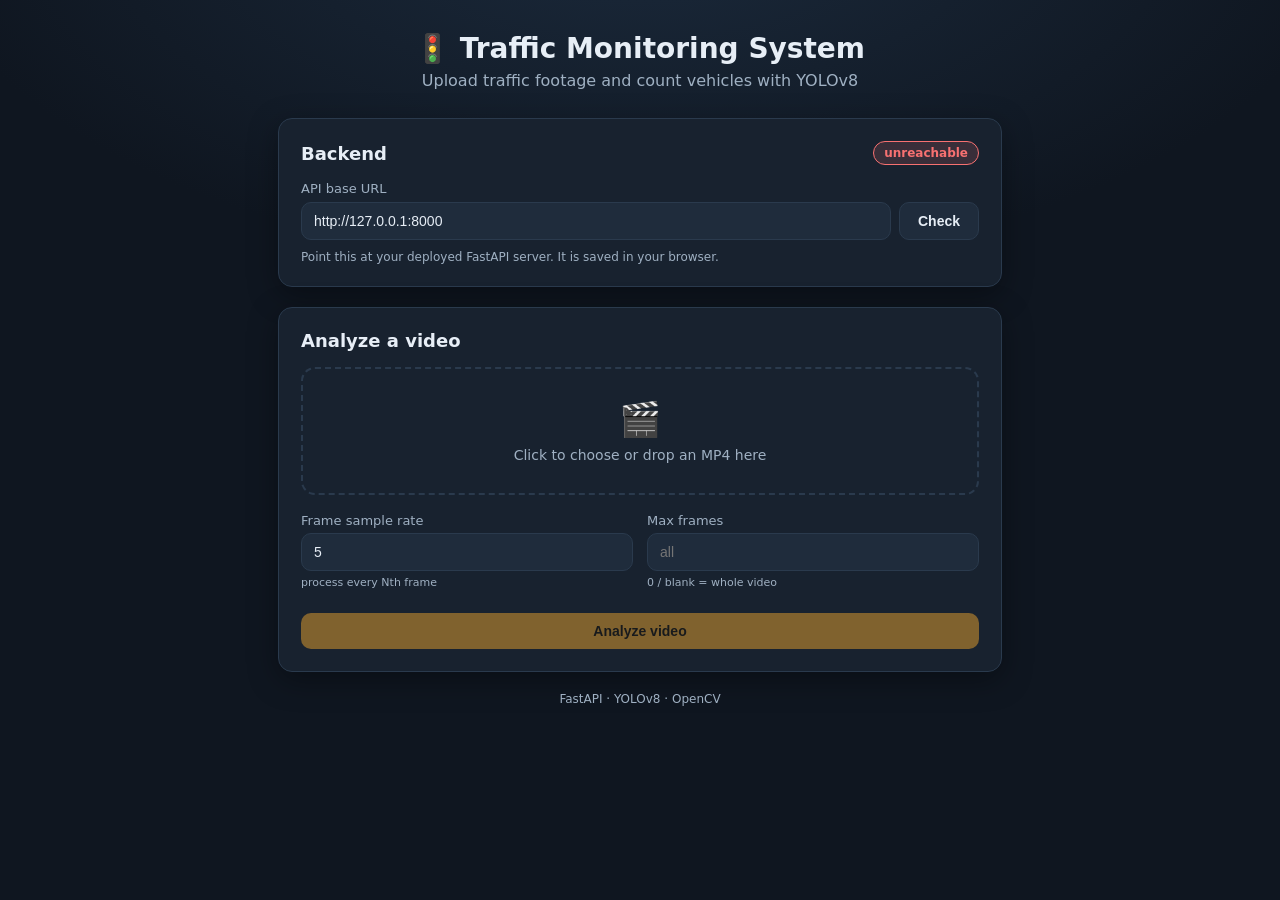
==== frontend/index.html @ ecbf7111 "Fix counting/CORS bugs, clean repo, add deployable frontend Backend fixes: - Fix grossly inflated ve" ====
<!DOCTYPE html>
<html lang="en">
<head>
  <meta charset="UTF-8" />
  <meta name="viewport" content="width=device-width, initial-scale=1.0" />
  <title>🚦 Traffic Monitoring System</title>
  <link rel="stylesheet" href="style.css" />
</head>
<body>
  <div class="app">
    <header class="header">
      <h1>🚦 Traffic Monitoring System</h1>
      <p class="subtitle">Upload traffic footage and count vehicles with YOLOv8</p>
    </header>

    <!-- API connection -->
    <section class="card">
      <div class="card-head">
        <h2>Backend</h2>
        <span id="status-badge" class="badge badge-unknown">checking…</span>
      </div>
      <div class="row">
        <label for="api-url">API base URL</label>
        <div class="api-input">
          <input id="api-url" type="text" placeholder="http://127.0.0.1:8000" />
          <button id="check-btn" class="btn btn-secondary">Check</button>
        </div>
      </div>
      <p class="hint">Point this at your deployed FastAPI server. It is saved in your browser.</p>
    </section>

    <!-- Upload -->
    <section class="card">
      <div class="card-head"><h2>Analyze a video</h2></div>

      <label id="drop-zone" class="drop-zone" for="file-input">
        <input id="file-input" type="file" accept="video/mp4,video/x-msvideo,video/quicktime,.mp4,.avi,.mov,.mkv" hidden />
        <div class="drop-inner">
          <span class="drop-icon">🎬</span>
          <span id="drop-text">Click to choose or drop an MP4 here</span>
        </div>
      </label>

      <div class="options">
        <div class="opt">
          <label for="sample-rate">Frame sample rate</label>
          <input id="sample-rate" type="number" min="1" max="60" value="5" />
          <span class="opt-hint">process every Nth frame</span>
        </div>
        <div class="opt">
          <label for="max-frames">Max frames</label>
          <input id="max-frames" type="number" min="0" placeholder="all" />
          <span class="opt-hint">0 / blank = whole video</span>
        </div>
      </div>

      <button id="analyze-btn" class="btn btn-primary" disabled>Analyze video</button>

      <div id="progress" class="progress hidden">
        <div class="spinner"></div>
        <span>Processing… large videos can take a while.</span>
      </div>
      <div id="error" class="error hidden"></div>
    </section>

    <!-- Results -->
    <section id="results" class="card hidden">
      <div class="card-head"><h2>Results</h2></div>

      <div class="result-meta" id="result-meta"></div>

      <h3 class="result-h3">Unique vehicles <small>(estimated distinct vehicles in clip)</small></h3>
      <div class="stat-grid" id="unique-grid"></div>

      <h3 class="result-h3">Peak simultaneous <small>(most seen at once in a single frame)</small></h3>
      <div class="stat-grid" id="peak-grid"></div>
    </section>

    <footer class="footer">
      <span>FastAPI · YOLOv8 · OpenCV</span>
    </footer>
  </div>

  <script src="app.js"></script>
</body>
</html>
---- frontend/style.css ----
:root {
  --bg: #0f1620;
  --bg-card: #18222f;
  --bg-elev: #1f2c3c;
  --border: #2a3a4d;
  --text: #e7eef6;
  --text-dim: #9fb0c2;
  --accent: #ffb02e;
  --accent-2: #4cc2ff;
  --green: #34d399;
  --red: #f87171;
  --radius: 14px;
  --shadow: 0 8px 30px rgba(0, 0, 0, 0.35);
}

* { box-sizing: border-box; }

body {
  margin: 0;
  font-family: system-ui, -apple-system, "Segoe UI", Roboto, sans-serif;
  background: radial-gradient(1200px 600px at 50% -10%, #1b2a3c 0%, var(--bg) 60%);
  color: var(--text);
  min-height: 100vh;
}

.app {
  max-width: 760px;
  margin: 0 auto;
  padding: 32px 18px 64px;
}

.header { text-align: center; margin-bottom: 28px; }
.header h1 { margin: 0; font-size: 28px; }
.subtitle { color: var(--text-dim); margin: 6px 0 0; }

.card {
  background: var(--bg-card);
  border: 1px solid var(--border);
  border-radius: var(--radius);
  box-shadow: var(--shadow);
  padding: 22px;
  margin-bottom: 20px;
}

.card-head {
  display: flex;
  align-items: center;
  justify-content: space-between;
  margin-bottom: 16px;
}
.card-head h2 { font-size: 18px; margin: 0; }

.badge {
  font-size: 12px;
  font-weight: 600;
  padding: 4px 10px;
  border-radius: 999px;
  border: 1px solid transparent;
}
.badge-unknown { background: #33404f; color: var(--text-dim); }
.badge-ok { background: rgba(52, 211, 153, 0.15); color: var(--green); border-color: var(--green); }
.badge-bad { background: rgba(248, 113, 113, 0.15); color: var(--red); border-color: var(--red); }

.row { display: flex; flex-direction: column; gap: 6px; }
.row label { font-size: 13px; color: var(--text-dim); }

.api-input { display: flex; gap: 8px; }
.api-input input { flex: 1; }

input[type="text"], input[type="number"] {
  background: var(--bg-elev);
  border: 1px solid var(--border);
  color: var(--text);
  border-radius: 10px;
  padding: 10px 12px;
  font-size: 14px;
  outline: none;
}
input:focus { border-color: var(--accent-2); }

.hint { color: var(--text-dim); font-size: 12px; margin: 10px 0 0; }

.btn {
  border: none;
  border-radius: 10px;
  padding: 10px 18px;
  font-size: 14px;
  font-weight: 600;
  cursor: pointer;
  transition: transform 0.05s ease, opacity 0.15s ease;
}
.btn:active { transform: translateY(1px); }
.btn:disabled { opacity: 0.45; cursor: not-allowed; }
.btn-primary { background: var(--accent); color: #1a1206; width: 100%; margin-top: 6px; }
.btn-secondary { background: var(--bg-elev); color: var(--text); border: 1px solid var(--border); }

.drop-zone {
  display: block;
  border: 2px dashed var(--border);
  border-radius: var(--radius);
  padding: 30px;
  text-align: center;
  cursor: pointer;
  transition: border-color 0.15s ease, background 0.15s ease;
}
.drop-zone:hover, .drop-zone.dragover {
  border-color: var(--accent-2);
  background: rgba(76, 194, 255, 0.06);
}
.drop-inner { display: flex; flex-direction: column; gap: 8px; align-items: center; }
.drop-icon { font-size: 34px; }
#drop-text { color: var(--text-dim); font-size: 14px; }

.options {
  display: grid;
  grid-template-columns: 1fr 1fr;
  gap: 14px;
  margin: 18px 0;
}
.opt { display: flex; flex-direction: column; gap: 5px; }
.opt label { font-size: 13px; color: var(--text-dim); }
.opt-hint { font-size: 11px; color: var(--text-dim); }

.progress {
  display: flex;
  align-items: center;
  gap: 12px;
  margin-top: 16px;
  color: var(--text-dim);
  font-size: 14px;
}
.spinner {
  width: 20px; height: 20px;
  border: 3px solid var(--border);
  border-top-color: var(--accent);
  border-radius: 50%;
  animation: spin 0.8s linear infinite;
}
@keyframes spin { to { transform: rotate(360deg); } }

.error {
  margin-top: 16px;
  background: rgba(248, 113, 113, 0.12);
  border: 1px solid var(--red);
  color: #fecaca;
  border-radius: 10px;
  padding: 12px 14px;
  font-size: 14px;
}

.result-meta {
  display: flex;
  flex-wrap: wrap;
  gap: 10px 22px;
  color: var(--text-dim);
  font-size: 13px;
  margin-bottom: 18px;
}
.result-meta b { color: var(--text); }

.result-h3 { font-size: 14px; margin: 18px 0 10px; font-weight: 600; }
.result-h3 small { color: var(--text-dim); font-weight: 400; }

.stat-grid {
  display: grid;
  grid-template-columns: repeat(auto-fit, minmax(96px, 1fr));
  gap: 12px;
}
.stat {
  background: var(--bg-elev);
  border: 1px solid var(--border);
  border-radius: 12px;
  padding: 14px 10px;
  text-align: center;
}
.stat .num { font-size: 24px; font-weight: 700; }
.stat .lbl { font-size: 12px; color: var(--text-dim); margin-top: 4px; text-transform: capitalize; }
.stat.total { border-color: var(--accent); }
.stat.total .num { color: var(--accent); }

.footer { text-align: center; color: var(--text-dim); font-size: 12px; margin-top: 8px; }

.hidden { display: none !important; }

@media (max-width: 480px) {
  .options { grid-template-columns: 1fr; }
}
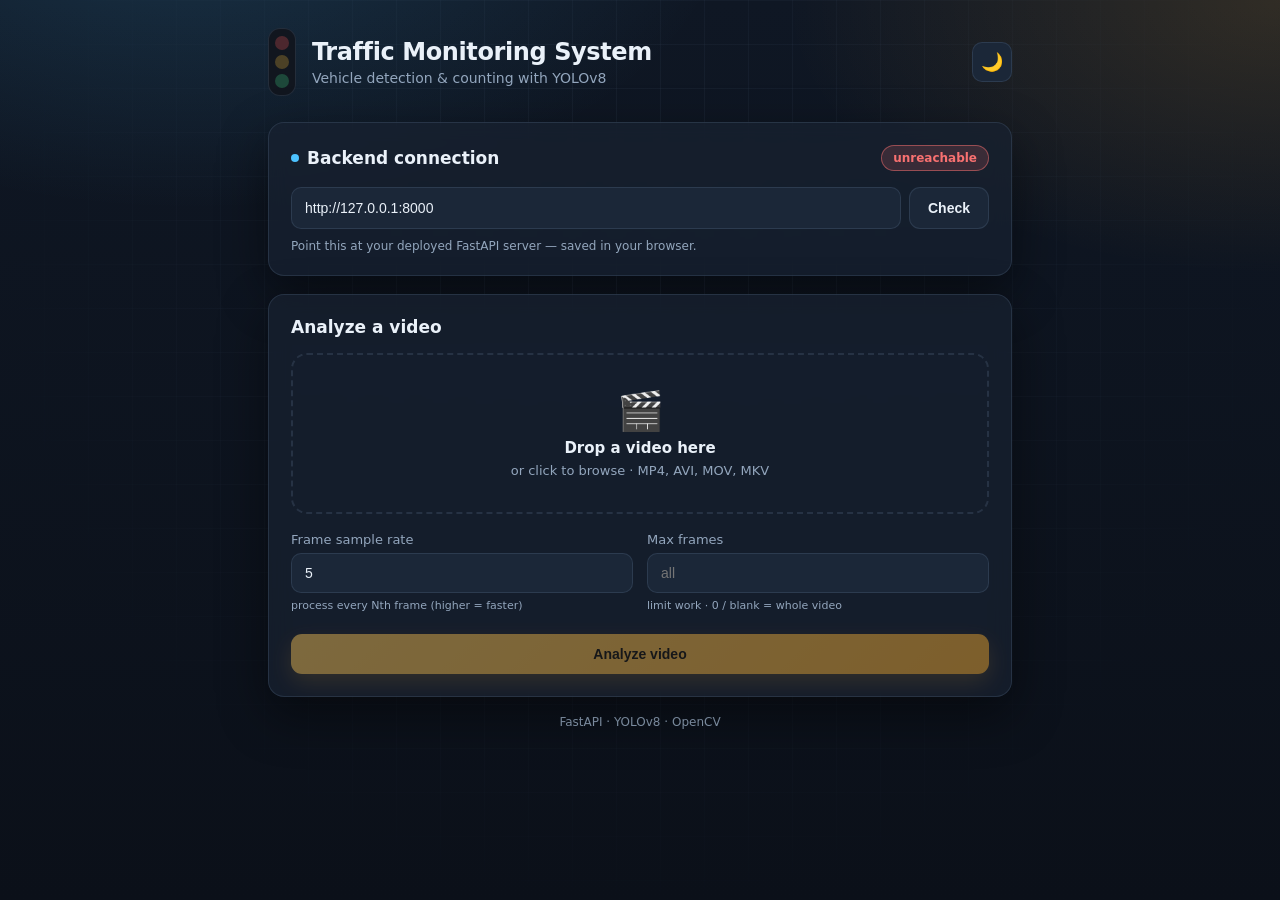
==== commit 009389fc: "Add async background processing and revamp frontend UI Backend: - Add in-memory job store (Backend/j" ====
--- a/frontend/index.html
+++ b/frontend/index.html
@@ -3,30 +3,39 @@
 <head>
   <meta charset="UTF-8" />
   <meta name="viewport" content="width=device-width, initial-scale=1.0" />
-  <title>🚦 Traffic Monitoring System</title>
+  <title>Traffic Monitoring System</title>
   <link rel="stylesheet" href="style.css" />
 </head>
 <body>
+  <div class="bg-grid" aria-hidden="true"></div>
+
   <div class="app">
     <header class="header">
-      <h1>🚦 Traffic Monitoring System</h1>
-      <p class="subtitle">Upload traffic footage and count vehicles with YOLOv8</p>
+      <div class="logo">
+        <div class="traffic-light" aria-hidden="true">
+          <span class="lamp red"></span>
+          <span class="lamp amber"></span>
+          <span class="lamp green"></span>
+        </div>
+        <div class="logo-text">
+          <h1>Traffic Monitoring System</h1>
+          <p class="subtitle">Vehicle detection &amp; counting with YOLOv8</p>
+        </div>
+      </div>
+      <button id="theme-btn" class="theme-btn" title="Toggle theme">🌙</button>
     </header>
 
     <!-- API connection -->
     <section class="card">
       <div class="card-head">
-        <h2>Backend</h2>
+        <h2><span class="dot"></span> Backend connection</h2>
         <span id="status-badge" class="badge badge-unknown">checking…</span>
       </div>
-      <div class="row">
-        <label for="api-url">API base URL</label>
-        <div class="api-input">
-          <input id="api-url" type="text" placeholder="http://127.0.0.1:8000" />
-          <button id="check-btn" class="btn btn-secondary">Check</button>
-        </div>
+      <div class="api-input">
+        <input id="api-url" type="text" placeholder="http://127.0.0.1:8000" spellcheck="false" />
+        <button id="check-btn" class="btn btn-secondary">Check</button>
       </div>
-      <p class="hint">Point this at your deployed FastAPI server. It is saved in your browser.</p>
+      <p class="hint">Point this at your deployed FastAPI server — saved in your browser.</p>
     </section>
 
     <!-- Upload -->
@@ -34,10 +43,12 @@
       <div class="card-head"><h2>Analyze a video</h2></div>
 
       <label id="drop-zone" class="drop-zone" for="file-input">
-        <input id="file-input" type="file" accept="video/mp4,video/x-msvideo,video/quicktime,.mp4,.avi,.mov,.mkv" hidden />
+        <input id="file-input" type="file"
+               accept="video/mp4,video/x-msvideo,video/quicktime,.mp4,.avi,.mov,.mkv" hidden />
         <div class="drop-inner">
           <span class="drop-icon">🎬</span>
-          <span id="drop-text">Click to choose or drop an MP4 here</span>
+          <span id="drop-title">Drop a video here</span>
+          <span id="drop-sub">or click to browse · MP4, AVI, MOV, MKV</span>
         </div>
       </label>
 
@@ -45,35 +56,51 @@
         <div class="opt">
           <label for="sample-rate">Frame sample rate</label>
           <input id="sample-rate" type="number" min="1" max="60" value="5" />
-          <span class="opt-hint">process every Nth frame</span>
+          <span class="opt-hint">process every Nth frame (higher = faster)</span>
         </div>
         <div class="opt">
           <label for="max-frames">Max frames</label>
           <input id="max-frames" type="number" min="0" placeholder="all" />
-          <span class="opt-hint">0 / blank = whole video</span>
+          <span class="opt-hint">limit work · 0 / blank = whole video</span>
         </div>
       </div>
 
-      <button id="analyze-btn" class="btn btn-primary" disabled>Analyze video</button>
+      <button id="analyze-btn" class="btn btn-primary" disabled>
+        <span class="btn-label">Analyze video</span>
+      </button>
 
       <div id="progress" class="progress hidden">
-        <div class="spinner"></div>
-        <span>Processing… large videos can take a while.</span>
+        <div class="progress-bar"><div id="progress-fill" class="progress-fill"></div></div>
+        <div class="progress-meta">
+          <span id="progress-stage">Uploading…</span>
+          <span id="progress-pct">0%</span>
+        </div>
       </div>
+
       <div id="error" class="error hidden"></div>
     </section>
 
     <!-- Results -->
-    <section id="results" class="card hidden">
-      <div class="card-head"><h2>Results</h2></div>
+    <section id="results" class="card results hidden">
+      <div class="card-head">
+        <h2>Results</h2>
+        <span id="result-file" class="badge badge-file"></span>
+      </div>
+
+      <div class="hero-stat">
+        <div class="hero-number" id="hero-total">0</div>
+        <div class="hero-label" id="hero-label">estimated unique vehicles</div>
+      </div>
 
       <div class="result-meta" id="result-meta"></div>
 
-      <h3 class="result-h3">Unique vehicles <small>(estimated distinct vehicles in clip)</small></h3>
-      <div class="stat-grid" id="unique-grid"></div>
+      <div class="tabs">
+        <button class="tab active" data-tab="unique">Unique estimate</button>
+        <button class="tab" data-tab="peak">Peak simultaneous</button>
+      </div>
+      <p class="tab-hint" id="tab-hint">Distinct vehicles tracked across the whole clip.</p>
 
-      <h3 class="result-h3">Peak simultaneous <small>(most seen at once in a single frame)</small></h3>
-      <div class="stat-grid" id="peak-grid"></div>
+      <div class="chart" id="chart"></div>
     </section>
 
     <footer class="footer">
--- a/frontend/style.css
+++ b/frontend/style.css
@@ -1,68 +1,138 @@
 :root {
-  --bg: #0f1620;
-  --bg-card: #18222f;
-  --bg-elev: #1f2c3c;
-  --border: #2a3a4d;
-  --text: #e7eef6;
-  --text-dim: #9fb0c2;
+  --bg: #0b1019;
+  --bg-2: #0f1724;
+  --bg-card: rgba(24, 34, 49, 0.72);
+  --bg-elev: #1b2738;
+  --border: rgba(122, 150, 184, 0.18);
+  --text: #eaf1f9;
+  --text-dim: #93a6bd;
   --accent: #ffb02e;
   --accent-2: #4cc2ff;
   --green: #34d399;
   --red: #f87171;
-  --radius: 14px;
-  --shadow: 0 8px 30px rgba(0, 0, 0, 0.35);
+  --radius: 16px;
+  --shadow: 0 18px 50px rgba(0, 0, 0, 0.45);
+}
+
+[data-theme="light"] {
+  --bg: #eef3f9;
+  --bg-2: #e3ebf4;
+  --bg-card: rgba(255, 255, 255, 0.85);
+  --bg-elev: #f1f5fa;
+  --border: rgba(40, 70, 110, 0.14);
+  --text: #15202e;
+  --text-dim: #5a6b80;
+  --shadow: 0 18px 50px rgba(40, 70, 110, 0.18);
 }
 
 * { box-sizing: border-box; }
+
+html { scroll-behavior: smooth; }
 
 body {
   margin: 0;
   font-family: system-ui, -apple-system, "Segoe UI", Roboto, sans-serif;
-  background: radial-gradient(1200px 600px at 50% -10%, #1b2a3c 0%, var(--bg) 60%);
+  background: var(--bg);
   color: var(--text);
   min-height: 100vh;
-}
-
-.app {
-  max-width: 760px;
-  margin: 0 auto;
-  padding: 32px 18px 64px;
-}
-
-.header { text-align: center; margin-bottom: 28px; }
-.header h1 { margin: 0; font-size: 28px; }
-.subtitle { color: var(--text-dim); margin: 6px 0 0; }
-
+  overflow-x: hidden;
+}
+
+/* Animated background */
+.bg-grid {
+  position: fixed;
+  inset: 0;
+  z-index: -2;
+  background:
+    radial-gradient(900px 500px at 15% -10%, rgba(76, 194, 255, 0.16), transparent 60%),
+    radial-gradient(900px 500px at 100% 0%, rgba(255, 176, 46, 0.14), transparent 55%),
+    linear-gradient(180deg, var(--bg-2), var(--bg));
+}
+.bg-grid::after {
+  content: "";
+  position: absolute;
+  inset: 0;
+  background-image:
+    linear-gradient(var(--border) 1px, transparent 1px),
+    linear-gradient(90deg, var(--border) 1px, transparent 1px);
+  background-size: 44px 44px;
+  mask-image: radial-gradient(circle at 50% 30%, #000 0%, transparent 75%);
+  opacity: 0.5;
+}
+
+.app { max-width: 780px; margin: 0 auto; padding: 28px 18px 64px; }
+
+/* Header */
+.header {
+  display: flex;
+  align-items: center;
+  justify-content: space-between;
+  margin-bottom: 26px;
+}
+.logo { display: flex; align-items: center; gap: 16px; }
+.logo-text h1 { margin: 0; font-size: 24px; letter-spacing: -0.4px; }
+.subtitle { color: var(--text-dim); margin: 4px 0 0; font-size: 14px; }
+
+.traffic-light {
+  display: flex;
+  flex-direction: column;
+  gap: 5px;
+  padding: 7px 6px;
+  background: #11161f;
+  border: 1px solid var(--border);
+  border-radius: 12px;
+}
+.lamp { width: 14px; height: 14px; border-radius: 50%; opacity: 0.25; }
+.lamp.red { background: #ff5a5a; }
+.lamp.amber { background: #ffc23d; }
+.lamp.green { background: #43e08a; }
+.lamp.red { animation: cycle 3s infinite; }
+.lamp.amber { animation: cycle 3s infinite 1s; }
+.lamp.green { animation: cycle 3s infinite 2s; }
+@keyframes cycle {
+  0%, 25% { opacity: 1; box-shadow: 0 0 12px currentColor; }
+  33%, 100% { opacity: 0.22; box-shadow: none; }
+}
+.lamp.red { color: #ff5a5a; }
+.lamp.amber { color: #ffc23d; }
+.lamp.green { color: #43e08a; }
+
+.theme-btn {
+  background: var(--bg-elev);
+  border: 1px solid var(--border);
+  color: var(--text);
+  border-radius: 10px;
+  width: 40px; height: 40px;
+  font-size: 18px;
+  cursor: pointer;
+}
+
+/* Cards */
 .card {
   background: var(--bg-card);
+  backdrop-filter: blur(10px);
   border: 1px solid var(--border);
   border-radius: var(--radius);
   box-shadow: var(--shadow);
   padding: 22px;
-  margin-bottom: 20px;
-}
-
-.card-head {
-  display: flex;
-  align-items: center;
-  justify-content: space-between;
-  margin-bottom: 16px;
-}
-.card-head h2 { font-size: 18px; margin: 0; }
+  margin-bottom: 18px;
+  animation: rise 0.5s ease both;
+}
+@keyframes rise { from { opacity: 0; transform: translateY(14px); } to { opacity: 1; transform: none; } }
+
+.card-head { display: flex; align-items: center; justify-content: space-between; margin-bottom: 16px; }
+.card-head h2 { font-size: 17px; margin: 0; display: flex; align-items: center; gap: 8px; }
+.dot { width: 8px; height: 8px; border-radius: 50%; background: var(--accent-2); }
 
 .badge {
-  font-size: 12px;
-  font-weight: 600;
-  padding: 4px 10px;
-  border-radius: 999px;
+  font-size: 12px; font-weight: 600;
+  padding: 5px 11px; border-radius: 999px;
   border: 1px solid transparent;
 }
-.badge-unknown { background: #33404f; color: var(--text-dim); }
-.badge-ok { background: rgba(52, 211, 153, 0.15); color: var(--green); border-color: var(--green); }
-.badge-bad { background: rgba(248, 113, 113, 0.15); color: var(--red); border-color: var(--red); }
-
-.row { display: flex; flex-direction: column; gap: 6px; }
-.row label { font-size: 13px; color: var(--text-dim); }
+.badge-unknown { background: rgba(147,166,189,0.14); color: var(--text-dim); }
+.badge-ok { background: rgba(52,211,153,0.16); color: var(--green); border-color: rgba(52,211,153,0.5); }
+.badge-bad { background: rgba(248,113,113,0.16); color: var(--red); border-color: rgba(248,113,113,0.5); }
+.badge-file { background: rgba(76,194,255,0.14); color: var(--accent-2); max-width: 55%; overflow: hidden; text-overflow: ellipsis; white-space: nowrap; }
 
 .api-input { display: flex; gap: 8px; }
 .api-input input { flex: 1; }
@@ -72,116 +142,136 @@
   border: 1px solid var(--border);
   color: var(--text);
   border-radius: 10px;
-  padding: 10px 12px;
+  padding: 11px 13px;
   font-size: 14px;
   outline: none;
-}
-input:focus { border-color: var(--accent-2); }
+  transition: border-color 0.15s ease, box-shadow 0.15s ease;
+  width: 100%;
+}
+input:focus { border-color: var(--accent-2); box-shadow: 0 0 0 3px rgba(76,194,255,0.16); }
 
 .hint { color: var(--text-dim); font-size: 12px; margin: 10px 0 0; }
 
+/* Buttons */
 .btn {
-  border: none;
-  border-radius: 10px;
-  padding: 10px 18px;
-  font-size: 14px;
-  font-weight: 600;
-  cursor: pointer;
-  transition: transform 0.05s ease, opacity 0.15s ease;
+  border: none; border-radius: 11px;
+  padding: 12px 18px; font-size: 14px; font-weight: 600;
+  cursor: pointer; transition: transform 0.05s ease, filter 0.15s ease, opacity 0.15s ease;
 }
 .btn:active { transform: translateY(1px); }
 .btn:disabled { opacity: 0.45; cursor: not-allowed; }
-.btn-primary { background: var(--accent); color: #1a1206; width: 100%; margin-top: 6px; }
+.btn-primary {
+  width: 100%; margin-top: 4px; color: #1a1206;
+  background: linear-gradient(135deg, #ffc857, var(--accent));
+  box-shadow: 0 8px 22px rgba(255,176,46,0.28);
+}
+.btn-primary:not(:disabled):hover { filter: brightness(1.05); }
 .btn-secondary { background: var(--bg-elev); color: var(--text); border: 1px solid var(--border); }
 
+/* Drop zone */
 .drop-zone {
   display: block;
   border: 2px dashed var(--border);
   border-radius: var(--radius);
-  padding: 30px;
+  padding: 34px;
   text-align: center;
   cursor: pointer;
-  transition: border-color 0.15s ease, background 0.15s ease;
+  transition: border-color 0.15s ease, background 0.15s ease, transform 0.15s ease;
 }
 .drop-zone:hover, .drop-zone.dragover {
   border-color: var(--accent-2);
-  background: rgba(76, 194, 255, 0.06);
-}
-.drop-inner { display: flex; flex-direction: column; gap: 8px; align-items: center; }
-.drop-icon { font-size: 34px; }
-#drop-text { color: var(--text-dim); font-size: 14px; }
-
-.options {
-  display: grid;
-  grid-template-columns: 1fr 1fr;
-  gap: 14px;
-  margin: 18px 0;
-}
-.opt { display: flex; flex-direction: column; gap: 5px; }
+  background: rgba(76,194,255,0.07);
+}
+.drop-zone.dragover { transform: scale(1.01); }
+.drop-zone.has-file { border-style: solid; border-color: var(--green); background: rgba(52,211,153,0.06); }
+.drop-inner { display: flex; flex-direction: column; gap: 6px; align-items: center; }
+.drop-icon { font-size: 38px; }
+#drop-title { font-size: 15px; font-weight: 600; }
+#drop-sub { color: var(--text-dim); font-size: 13px; }
+
+.options { display: grid; grid-template-columns: 1fr 1fr; gap: 14px; margin: 18px 0; }
+.opt { display: flex; flex-direction: column; gap: 6px; }
 .opt label { font-size: 13px; color: var(--text-dim); }
 .opt-hint { font-size: 11px; color: var(--text-dim); }
 
-.progress {
-  display: flex;
-  align-items: center;
-  gap: 12px;
-  margin-top: 16px;
-  color: var(--text-dim);
-  font-size: 14px;
-}
-.spinner {
-  width: 20px; height: 20px;
-  border: 3px solid var(--border);
-  border-top-color: var(--accent);
-  border-radius: 50%;
-  animation: spin 0.8s linear infinite;
-}
-@keyframes spin { to { transform: rotate(360deg); } }
+/* Progress */
+.progress { margin-top: 18px; }
+.progress-bar { height: 10px; background: var(--bg-elev); border-radius: 999px; overflow: hidden; }
+.progress-fill {
+  height: 100%; width: 0%;
+  background: linear-gradient(90deg, var(--accent-2), var(--accent));
+  border-radius: 999px;
+  transition: width 0.4s ease;
+}
+.progress-fill.indeterminate {
+  width: 35% !important;
+  animation: slide 1.1s ease-in-out infinite;
+}
+@keyframes slide { 0% { margin-left: -35%; } 100% { margin-left: 100%; } }
+.progress-meta { display: flex; justify-content: space-between; margin-top: 8px; font-size: 13px; color: var(--text-dim); }
 
 .error {
   margin-top: 16px;
-  background: rgba(248, 113, 113, 0.12);
-  border: 1px solid var(--red);
+  background: rgba(248,113,113,0.12);
+  border: 1px solid rgba(248,113,113,0.5);
   color: #fecaca;
   border-radius: 10px;
   padding: 12px 14px;
   font-size: 14px;
 }
 
+/* Results */
+.hero-stat { text-align: center; padding: 12px 0 8px; }
+.hero-number {
+  font-size: 56px; font-weight: 800; line-height: 1;
+  background: linear-gradient(135deg, var(--accent-2), var(--accent));
+  -webkit-background-clip: text; background-clip: text; color: transparent;
+}
+.hero-label { color: var(--text-dim); font-size: 13px; margin-top: 6px; text-transform: uppercase; letter-spacing: 1px; }
+
 .result-meta {
-  display: flex;
-  flex-wrap: wrap;
-  gap: 10px 22px;
+  display: flex; flex-wrap: wrap; gap: 8px;
+  justify-content: center;
+  margin: 16px 0 18px;
+}
+.result-meta .chip {
+  background: var(--bg-elev);
+  border: 1px solid var(--border);
+  border-radius: 999px;
+  padding: 6px 12px;
+  font-size: 12px;
   color: var(--text-dim);
-  font-size: 13px;
-  margin-bottom: 18px;
-}
-.result-meta b { color: var(--text); }
-
-.result-h3 { font-size: 14px; margin: 18px 0 10px; font-weight: 600; }
-.result-h3 small { color: var(--text-dim); font-weight: 400; }
-
-.stat-grid {
-  display: grid;
-  grid-template-columns: repeat(auto-fit, minmax(96px, 1fr));
-  gap: 12px;
-}
-.stat {
-  background: var(--bg-elev);
-  border: 1px solid var(--border);
-  border-radius: 12px;
-  padding: 14px 10px;
-  text-align: center;
-}
-.stat .num { font-size: 24px; font-weight: 700; }
-.stat .lbl { font-size: 12px; color: var(--text-dim); margin-top: 4px; text-transform: capitalize; }
-.stat.total { border-color: var(--accent); }
-.stat.total .num { color: var(--accent); }
-
-.footer { text-align: center; color: var(--text-dim); font-size: 12px; margin-top: 8px; }
+}
+.result-meta .chip b { color: var(--text); }
+
+.tabs { display: flex; gap: 8px; background: var(--bg-elev); padding: 5px; border-radius: 12px; }
+.tab {
+  flex: 1; border: none; background: transparent; color: var(--text-dim);
+  padding: 9px; border-radius: 9px; font-size: 13px; font-weight: 600; cursor: pointer;
+  transition: background 0.15s ease, color 0.15s ease;
+}
+.tab.active { background: var(--bg-card); color: var(--text); box-shadow: 0 2px 8px rgba(0,0,0,0.2); }
+.tab-hint { color: var(--text-dim); font-size: 12px; margin: 10px 0 14px; text-align: center; }
+
+/* Chart */
+.chart { display: flex; flex-direction: column; gap: 12px; }
+.bar-row { display: grid; grid-template-columns: 110px 1fr 42px; align-items: center; gap: 12px; }
+.bar-name { font-size: 13px; display: flex; align-items: center; gap: 8px; text-transform: capitalize; }
+.bar-track { height: 22px; background: var(--bg-elev); border-radius: 7px; overflow: hidden; }
+.bar-fill {
+  height: 100%; width: 0%;
+  border-radius: 7px;
+  transition: width 0.7s cubic-bezier(0.22, 1, 0.36, 1);
+}
+.bar-val { font-size: 14px; font-weight: 700; text-align: right; }
+
+.footer { text-align: center; color: var(--text-dim); font-size: 12px; margin-top: 10px; }
 
 .hidden { display: none !important; }
 
 @media (max-width: 480px) {
   .options { grid-template-columns: 1fr; }
-}
+  .logo-text h1 { font-size: 20px; }
+  .bar-row { grid-template-columns: 84px 1fr 36px; gap: 8px; }
+  .hero-number { font-size: 46px; }
+}
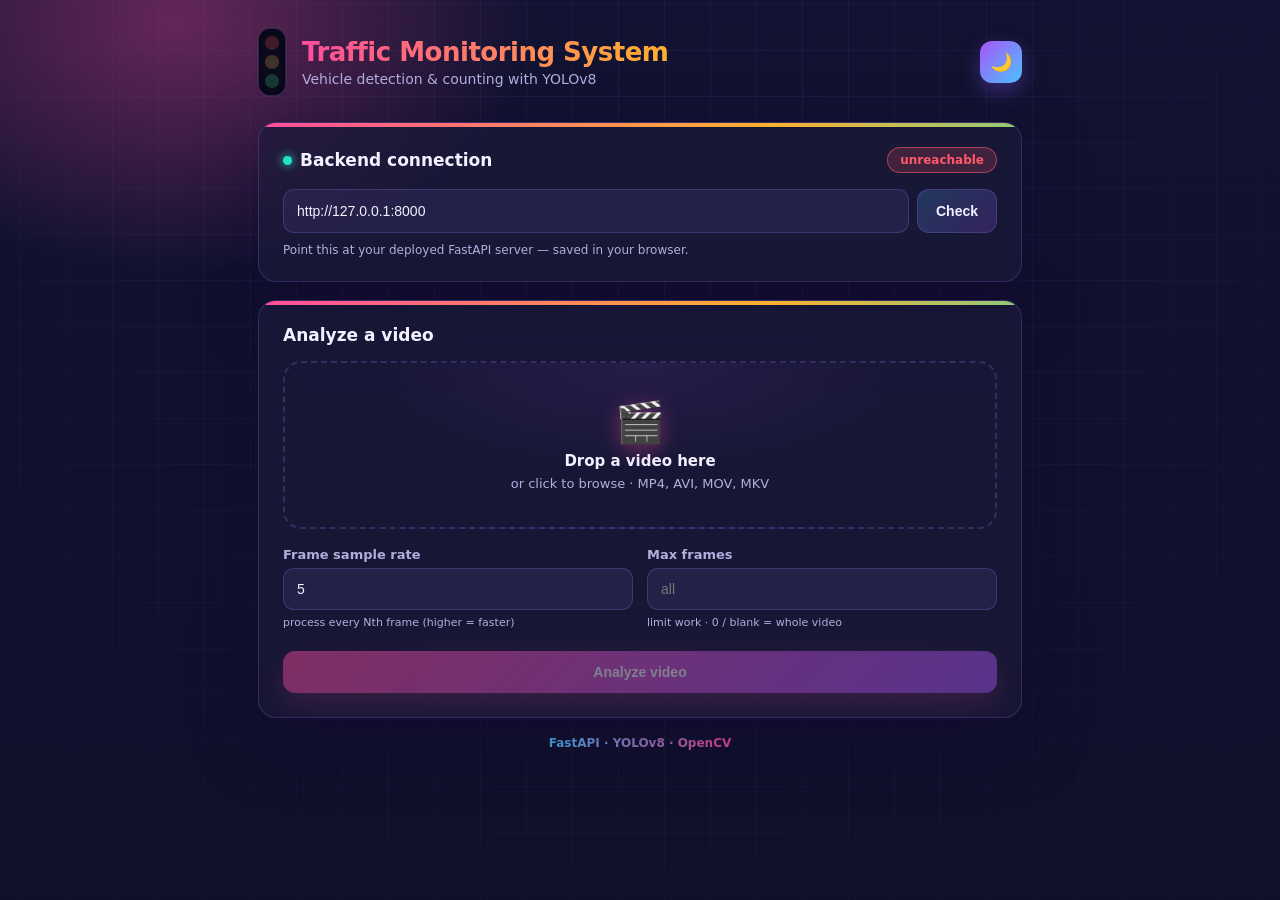
==== commit a71938ae: "Add deployment config for Vercel (frontend) + Render (backend) - requirements.txt: switch to CPU-onl" ====
--- a/frontend/index.html
+++ b/frontend/index.html
@@ -108,6 +108,7 @@
     </footer>
   </div>
 
+  <script src="config.js"></script>
   <script src="app.js"></script>
 </body>
 </html>
--- a/frontend/style.css
+++ b/frontend/style.css
@@ -1,32 +1,43 @@
 :root {
-  --bg: #0b1019;
-  --bg-2: #0f1724;
-  --bg-card: rgba(24, 34, 49, 0.72);
-  --bg-elev: #1b2738;
-  --border: rgba(122, 150, 184, 0.18);
-  --text: #eaf1f9;
-  --text-dim: #93a6bd;
-  --accent: #ffb02e;
-  --accent-2: #4cc2ff;
-  --green: #34d399;
-  --red: #f87171;
-  --radius: 16px;
-  --shadow: 0 18px 50px rgba(0, 0, 0, 0.45);
+  --bg: #0b0f1f;
+  --bg-2: #121233;
+  --bg-card: rgba(28, 26, 58, 0.66);
+  --bg-elev: rgba(46, 42, 86, 0.6);
+  --border: rgba(160, 130, 255, 0.22);
+  --text: #f3f0ff;
+  --text-dim: #b3aede;
+
+  /* Vibrant palette */
+  --c-pink: #ff4d9d;
+  --c-violet: #a855f7;
+  --c-blue: #4cc2ff;
+  --c-cyan: #22e3c3;
+  --c-lime: #9ae84a;
+  --c-amber: #ffb02e;
+  --c-orange: #ff7a3c;
+  --c-red: #ff5a6a;
+
+  --accent: var(--c-pink);
+  --accent-2: var(--c-blue);
+  --green: var(--c-cyan);
+  --red: var(--c-red);
+
+  --radius: 18px;
+  --shadow: 0 22px 60px rgba(20, 8, 50, 0.55);
 }
 
 [data-theme="light"] {
-  --bg: #eef3f9;
-  --bg-2: #e3ebf4;
-  --bg-card: rgba(255, 255, 255, 0.85);
-  --bg-elev: #f1f5fa;
-  --border: rgba(40, 70, 110, 0.14);
-  --text: #15202e;
-  --text-dim: #5a6b80;
-  --shadow: 0 18px 50px rgba(40, 70, 110, 0.18);
+  --bg: #f4f1ff;
+  --bg-2: #ece7ff;
+  --bg-card: rgba(255, 255, 255, 0.82);
+  --bg-elev: rgba(245, 240, 255, 0.9);
+  --border: rgba(120, 80, 220, 0.18);
+  --text: #1c1340;
+  --text-dim: #6b5f9a;
+  --shadow: 0 22px 60px rgba(120, 80, 220, 0.2);
 }
 
 * { box-sizing: border-box; }
-
 html { scroll-behavior: smooth; }
 
 body {
@@ -38,101 +49,113 @@
   overflow-x: hidden;
 }
 
-/* Animated background */
+/* Animated rainbow backdrop */
 .bg-grid {
   position: fixed;
-  inset: 0;
+  inset: -20%;
   z-index: -2;
   background:
-    radial-gradient(900px 500px at 15% -10%, rgba(76, 194, 255, 0.16), transparent 60%),
-    radial-gradient(900px 500px at 100% 0%, rgba(255, 176, 46, 0.14), transparent 55%),
+    radial-gradient(600px 420px at 12% 8%, rgba(255, 77, 157, 0.35), transparent 60%),
+    radial-gradient(620px 460px at 88% 4%, rgba(76, 194, 255, 0.32), transparent 60%),
+    radial-gradient(640px 520px at 80% 88%, rgba(168, 85, 247, 0.32), transparent 62%),
+    radial-gradient(560px 480px at 10% 92%, rgba(34, 227, 195, 0.28), transparent 62%),
     linear-gradient(180deg, var(--bg-2), var(--bg));
+  background-size: 200% 200%;
+  animation: drift 18s ease-in-out infinite;
+}
+@keyframes drift {
+  0%, 100% { background-position: 0% 0%, 100% 0%, 100% 100%, 0% 100%, 50% 50%; }
+  50%      { background-position: 30% 20%, 70% 10%, 60% 80%, 20% 70%, 50% 50%; }
 }
 .bg-grid::after {
   content: "";
   position: absolute;
   inset: 0;
   background-image:
-    linear-gradient(var(--border) 1px, transparent 1px),
-    linear-gradient(90deg, var(--border) 1px, transparent 1px);
-  background-size: 44px 44px;
-  mask-image: radial-gradient(circle at 50% 30%, #000 0%, transparent 75%);
-  opacity: 0.5;
-}
-
-.app { max-width: 780px; margin: 0 auto; padding: 28px 18px 64px; }
+    linear-gradient(rgba(160, 130, 255, 0.16) 1px, transparent 1px),
+    linear-gradient(90deg, rgba(160, 130, 255, 0.16) 1px, transparent 1px);
+  background-size: 46px 46px;
+  mask-image: radial-gradient(circle at 50% 35%, #000 0%, transparent 78%);
+  opacity: 0.6;
+}
+
+.app { max-width: 800px; margin: 0 auto; padding: 28px 18px 64px; }
 
 /* Header */
-.header {
-  display: flex;
-  align-items: center;
-  justify-content: space-between;
-  margin-bottom: 26px;
-}
+.header { display: flex; align-items: center; justify-content: space-between; margin-bottom: 26px; }
 .logo { display: flex; align-items: center; gap: 16px; }
-.logo-text h1 { margin: 0; font-size: 24px; letter-spacing: -0.4px; }
+.logo-text h1 {
+  margin: 0; font-size: 26px; letter-spacing: -0.5px; font-weight: 800;
+  background: linear-gradient(90deg, var(--c-pink), var(--c-amber), var(--c-cyan), var(--c-violet));
+  background-size: 300% 100%;
+  -webkit-background-clip: text; background-clip: text; color: transparent;
+  animation: hue 8s linear infinite;
+}
+@keyframes hue { to { background-position: 300% 0; } }
 .subtitle { color: var(--text-dim); margin: 4px 0 0; font-size: 14px; }
 
 .traffic-light {
-  display: flex;
-  flex-direction: column;
-  gap: 5px;
+  display: flex; flex-direction: column; gap: 5px;
   padding: 7px 6px;
-  background: #11161f;
+  background: #0c0a1f;
   border: 1px solid var(--border);
   border-radius: 12px;
-}
-.lamp { width: 14px; height: 14px; border-radius: 50%; opacity: 0.25; }
-.lamp.red { background: #ff5a5a; }
-.lamp.amber { background: #ffc23d; }
-.lamp.green { background: #43e08a; }
-.lamp.red { animation: cycle 3s infinite; }
-.lamp.amber { animation: cycle 3s infinite 1s; }
-.lamp.green { animation: cycle 3s infinite 2s; }
+  box-shadow: 0 0 0 1px rgba(255,255,255,0.03), inset 0 0 12px rgba(0,0,0,0.5);
+}
+.lamp { width: 14px; height: 14px; border-radius: 50%; opacity: 0.22; }
+.lamp.red { background: #ff5a5a; color: #ff5a5a; animation: cycle 3s infinite; }
+.lamp.amber { background: #ffc23d; color: #ffc23d; animation: cycle 3s infinite 1s; }
+.lamp.green { background: #43e08a; color: #43e08a; animation: cycle 3s infinite 2s; }
 @keyframes cycle {
-  0%, 25% { opacity: 1; box-shadow: 0 0 12px currentColor; }
+  0%, 25% { opacity: 1; box-shadow: 0 0 16px currentColor; }
   33%, 100% { opacity: 0.22; box-shadow: none; }
 }
-.lamp.red { color: #ff5a5a; }
-.lamp.amber { color: #ffc23d; }
-.lamp.green { color: #43e08a; }
 
 .theme-btn {
-  background: var(--bg-elev);
-  border: 1px solid var(--border);
-  color: var(--text);
-  border-radius: 10px;
-  width: 40px; height: 40px;
-  font-size: 18px;
-  cursor: pointer;
-}
-
-/* Cards */
+  background: linear-gradient(135deg, var(--c-violet), var(--c-blue));
+  border: none; color: #fff;
+  border-radius: 12px; width: 42px; height: 42px; font-size: 18px; cursor: pointer;
+  box-shadow: 0 8px 20px rgba(120, 80, 220, 0.4);
+  transition: transform 0.12s ease;
+}
+.theme-btn:hover { transform: rotate(-10deg) scale(1.05); }
+
+/* Cards with gradient top edge */
 .card {
+  position: relative;
   background: var(--bg-card);
-  backdrop-filter: blur(10px);
+  backdrop-filter: blur(14px);
   border: 1px solid var(--border);
   border-radius: var(--radius);
   box-shadow: var(--shadow);
-  padding: 22px;
+  padding: 24px;
   margin-bottom: 18px;
+  overflow: hidden;
   animation: rise 0.5s ease both;
+}
+.card::before {
+  content: "";
+  position: absolute; top: 0; left: 0; right: 0; height: 4px;
+  background: linear-gradient(90deg, var(--c-pink), var(--c-amber), var(--c-cyan), var(--c-violet));
+  background-size: 200% 100%;
+  animation: hue 6s linear infinite;
 }
 @keyframes rise { from { opacity: 0; transform: translateY(14px); } to { opacity: 1; transform: none; } }
 
 .card-head { display: flex; align-items: center; justify-content: space-between; margin-bottom: 16px; }
 .card-head h2 { font-size: 17px; margin: 0; display: flex; align-items: center; gap: 8px; }
-.dot { width: 8px; height: 8px; border-radius: 50%; background: var(--accent-2); }
-
-.badge {
-  font-size: 12px; font-weight: 600;
-  padding: 5px 11px; border-radius: 999px;
-  border: 1px solid transparent;
-}
-.badge-unknown { background: rgba(147,166,189,0.14); color: var(--text-dim); }
-.badge-ok { background: rgba(52,211,153,0.16); color: var(--green); border-color: rgba(52,211,153,0.5); }
-.badge-bad { background: rgba(248,113,113,0.16); color: var(--red); border-color: rgba(248,113,113,0.5); }
-.badge-file { background: rgba(76,194,255,0.14); color: var(--accent-2); max-width: 55%; overflow: hidden; text-overflow: ellipsis; white-space: nowrap; }
+.dot { width: 9px; height: 9px; border-radius: 50%;
+  background: var(--c-cyan); box-shadow: 0 0 10px var(--c-cyan); }
+
+.badge { font-size: 12px; font-weight: 700; padding: 5px 12px; border-radius: 999px; border: 1px solid transparent; }
+.badge-unknown { background: rgba(179,174,222,0.16); color: var(--text-dim); }
+.badge-ok { background: rgba(34,227,195,0.18); color: var(--c-cyan); border-color: rgba(34,227,195,0.55); box-shadow: 0 0 14px rgba(34,227,195,0.25); }
+.badge-bad { background: rgba(255,90,106,0.18); color: var(--c-red); border-color: rgba(255,90,106,0.55); }
+.badge-file {
+  background: linear-gradient(135deg, rgba(76,194,255,0.25), rgba(168,85,247,0.25));
+  color: var(--c-blue); border-color: rgba(76,194,255,0.4);
+  max-width: 55%; overflow: hidden; text-overflow: ellipsis; white-space: nowrap;
+}
 
 .api-input { display: flex; gap: 8px; }
 .api-input input { flex: 1; }
@@ -141,137 +164,137 @@
   background: var(--bg-elev);
   border: 1px solid var(--border);
   color: var(--text);
-  border-radius: 10px;
-  padding: 11px 13px;
-  font-size: 14px;
-  outline: none;
+  border-radius: 11px;
+  padding: 12px 13px; font-size: 14px; outline: none; width: 100%;
   transition: border-color 0.15s ease, box-shadow 0.15s ease;
-  width: 100%;
-}
-input:focus { border-color: var(--accent-2); box-shadow: 0 0 0 3px rgba(76,194,255,0.16); }
+}
+input:focus { border-color: var(--c-violet); box-shadow: 0 0 0 3px rgba(168,85,247,0.22); }
 
 .hint { color: var(--text-dim); font-size: 12px; margin: 10px 0 0; }
 
 /* Buttons */
-.btn {
-  border: none; border-radius: 11px;
-  padding: 12px 18px; font-size: 14px; font-weight: 600;
-  cursor: pointer; transition: transform 0.05s ease, filter 0.15s ease, opacity 0.15s ease;
-}
+.btn { border: none; border-radius: 12px; padding: 13px 18px; font-size: 14px; font-weight: 700;
+  cursor: pointer; transition: transform 0.05s ease, filter 0.15s ease, opacity 0.15s ease; }
 .btn:active { transform: translateY(1px); }
 .btn:disabled { opacity: 0.45; cursor: not-allowed; }
 .btn-primary {
-  width: 100%; margin-top: 4px; color: #1a1206;
-  background: linear-gradient(135deg, #ffc857, var(--accent));
-  box-shadow: 0 8px 22px rgba(255,176,46,0.28);
-}
-.btn-primary:not(:disabled):hover { filter: brightness(1.05); }
-.btn-secondary { background: var(--bg-elev); color: var(--text); border: 1px solid var(--border); }
+  width: 100%; margin-top: 4px; color: #fff;
+  background: linear-gradient(135deg, var(--c-pink), var(--c-violet) 55%, var(--c-blue));
+  background-size: 180% 180%;
+  box-shadow: 0 12px 30px rgba(255, 77, 157, 0.32);
+  animation: shift 6s ease infinite;
+}
+@keyframes shift { 0%,100% { background-position: 0% 50%; } 50% { background-position: 100% 50%; } }
+.btn-primary:not(:disabled):hover { filter: brightness(1.08) saturate(1.1); }
+.btn-secondary {
+  background: linear-gradient(135deg, rgba(76,194,255,0.2), rgba(168,85,247,0.2));
+  color: var(--text); border: 1px solid var(--border);
+}
+.btn-secondary:hover { border-color: var(--c-blue); }
 
 /* Drop zone */
 .drop-zone {
-  display: block;
-  border: 2px dashed var(--border);
-  border-radius: var(--radius);
-  padding: 34px;
-  text-align: center;
-  cursor: pointer;
+  display: block; border: 2px dashed var(--border); border-radius: var(--radius);
+  padding: 36px; text-align: center; cursor: pointer;
+  background: radial-gradient(420px 160px at 50% 0%, rgba(168,85,247,0.1), transparent 70%);
   transition: border-color 0.15s ease, background 0.15s ease, transform 0.15s ease;
 }
 .drop-zone:hover, .drop-zone.dragover {
-  border-color: var(--accent-2);
-  background: rgba(76,194,255,0.07);
+  border-color: var(--c-pink);
+  background: radial-gradient(420px 200px at 50% 0%, rgba(255,77,157,0.16), transparent 70%);
 }
 .drop-zone.dragover { transform: scale(1.01); }
-.drop-zone.has-file { border-style: solid; border-color: var(--green); background: rgba(52,211,153,0.06); }
+.drop-zone.has-file { border-style: solid; border-color: var(--c-cyan);
+  background: radial-gradient(420px 200px at 50% 0%, rgba(34,227,195,0.14), transparent 70%); }
 .drop-inner { display: flex; flex-direction: column; gap: 6px; align-items: center; }
-.drop-icon { font-size: 38px; }
-#drop-title { font-size: 15px; font-weight: 600; }
+.drop-icon { font-size: 40px; filter: drop-shadow(0 4px 10px rgba(255,77,157,0.4)); }
+#drop-title { font-size: 15px; font-weight: 700; }
 #drop-sub { color: var(--text-dim); font-size: 13px; }
 
 .options { display: grid; grid-template-columns: 1fr 1fr; gap: 14px; margin: 18px 0; }
 .opt { display: flex; flex-direction: column; gap: 6px; }
-.opt label { font-size: 13px; color: var(--text-dim); }
+.opt label { font-size: 13px; color: var(--text-dim); font-weight: 600; }
 .opt-hint { font-size: 11px; color: var(--text-dim); }
 
 /* Progress */
 .progress { margin-top: 18px; }
-.progress-bar { height: 10px; background: var(--bg-elev); border-radius: 999px; overflow: hidden; }
+.progress-bar { height: 12px; background: var(--bg-elev); border-radius: 999px; overflow: hidden; }
 .progress-fill {
   height: 100%; width: 0%;
-  background: linear-gradient(90deg, var(--accent-2), var(--accent));
+  background: linear-gradient(90deg, var(--c-cyan), var(--c-blue), var(--c-violet), var(--c-pink));
+  background-size: 250% 100%;
   border-radius: 999px;
+  animation: hue 3s linear infinite;
   transition: width 0.4s ease;
-}
-.progress-fill.indeterminate {
-  width: 35% !important;
-  animation: slide 1.1s ease-in-out infinite;
-}
+  box-shadow: 0 0 14px rgba(255,77,157,0.4);
+}
+.progress-fill.indeterminate { width: 35% !important; animation: slide 1.1s ease-in-out infinite, hue 3s linear infinite; }
 @keyframes slide { 0% { margin-left: -35%; } 100% { margin-left: 100%; } }
-.progress-meta { display: flex; justify-content: space-between; margin-top: 8px; font-size: 13px; color: var(--text-dim); }
+.progress-meta { display: flex; justify-content: space-between; margin-top: 8px; font-size: 13px; color: var(--text-dim); font-weight: 600; }
 
 .error {
-  margin-top: 16px;
-  background: rgba(248,113,113,0.12);
-  border: 1px solid rgba(248,113,113,0.5);
-  color: #fecaca;
-  border-radius: 10px;
-  padding: 12px 14px;
-  font-size: 14px;
+  margin-top: 16px; background: rgba(255,90,106,0.14);
+  border: 1px solid rgba(255,90,106,0.5); color: #ffc2c8;
+  border-radius: 12px; padding: 12px 14px; font-size: 14px;
 }
 
 /* Results */
-.hero-stat { text-align: center; padding: 12px 0 8px; }
+.hero-stat {
+  text-align: center; padding: 22px 0 12px; margin-bottom: 4px;
+  border-radius: 16px;
+  background: radial-gradient(380px 180px at 50% 0%, rgba(168,85,247,0.18), transparent 70%);
+}
 .hero-number {
-  font-size: 56px; font-weight: 800; line-height: 1;
-  background: linear-gradient(135deg, var(--accent-2), var(--accent));
+  font-size: 64px; font-weight: 900; line-height: 1;
+  background: linear-gradient(120deg, var(--c-pink), var(--c-amber), var(--c-cyan));
+  background-size: 200% 100%;
   -webkit-background-clip: text; background-clip: text; color: transparent;
-}
-.hero-label { color: var(--text-dim); font-size: 13px; margin-top: 6px; text-transform: uppercase; letter-spacing: 1px; }
-
-.result-meta {
-  display: flex; flex-wrap: wrap; gap: 8px;
-  justify-content: center;
-  margin: 16px 0 18px;
-}
+  animation: hue 5s linear infinite;
+  filter: drop-shadow(0 6px 18px rgba(255,77,157,0.3));
+}
+.hero-label { color: var(--text-dim); font-size: 13px; margin-top: 8px; text-transform: uppercase; letter-spacing: 1.5px; font-weight: 600; }
+
+.result-meta { display: flex; flex-wrap: wrap; gap: 8px; justify-content: center; margin: 16px 0 18px; }
 .result-meta .chip {
-  background: var(--bg-elev);
-  border: 1px solid var(--border);
-  border-radius: 999px;
-  padding: 6px 12px;
-  font-size: 12px;
-  color: var(--text-dim);
+  background: var(--bg-elev); border: 1px solid var(--border);
+  border-radius: 999px; padding: 7px 13px; font-size: 12px; color: var(--text-dim);
 }
 .result-meta .chip b { color: var(--text); }
 
-.tabs { display: flex; gap: 8px; background: var(--bg-elev); padding: 5px; border-radius: 12px; }
+.tabs { display: flex; gap: 8px; background: var(--bg-elev); padding: 5px; border-radius: 14px; }
 .tab {
   flex: 1; border: none; background: transparent; color: var(--text-dim);
-  padding: 9px; border-radius: 9px; font-size: 13px; font-weight: 600; cursor: pointer;
-  transition: background 0.15s ease, color 0.15s ease;
-}
-.tab.active { background: var(--bg-card); color: var(--text); box-shadow: 0 2px 8px rgba(0,0,0,0.2); }
-.tab-hint { color: var(--text-dim); font-size: 12px; margin: 10px 0 14px; text-align: center; }
+  padding: 10px; border-radius: 10px; font-size: 13px; font-weight: 700; cursor: pointer;
+  transition: background 0.18s ease, color 0.18s ease, box-shadow 0.18s ease;
+}
+.tab.active {
+  color: #fff;
+  background: linear-gradient(135deg, var(--c-violet), var(--c-blue));
+  box-shadow: 0 6px 16px rgba(120,80,220,0.4);
+}
+.tab-hint { color: var(--text-dim); font-size: 12px; margin: 10px 0 16px; text-align: center; }
 
 /* Chart */
-.chart { display: flex; flex-direction: column; gap: 12px; }
-.bar-row { display: grid; grid-template-columns: 110px 1fr 42px; align-items: center; gap: 12px; }
-.bar-name { font-size: 13px; display: flex; align-items: center; gap: 8px; text-transform: capitalize; }
-.bar-track { height: 22px; background: var(--bg-elev); border-radius: 7px; overflow: hidden; }
-.bar-fill {
-  height: 100%; width: 0%;
-  border-radius: 7px;
-  transition: width 0.7s cubic-bezier(0.22, 1, 0.36, 1);
-}
-.bar-val { font-size: 14px; font-weight: 700; text-align: right; }
-
-.footer { text-align: center; color: var(--text-dim); font-size: 12px; margin-top: 10px; }
+.chart { display: flex; flex-direction: column; gap: 13px; }
+.bar-row { display: grid; grid-template-columns: 120px 1fr 44px; align-items: center; gap: 12px; }
+.bar-name { font-size: 13px; display: flex; align-items: center; gap: 8px; text-transform: capitalize; font-weight: 600; }
+.bar-track { height: 24px; background: var(--bg-elev); border-radius: 8px; overflow: hidden; }
+.bar-fill { height: 100%; width: 0%; border-radius: 8px;
+  transition: width 0.8s cubic-bezier(0.22, 1, 0.36, 1);
+  box-shadow: 0 0 12px var(--glow, transparent); }
+.bar-val { font-size: 15px; font-weight: 800; text-align: right; }
+
+.footer { text-align: center; color: var(--text-dim); font-size: 12px; margin-top: 12px; }
+.footer span {
+  background: linear-gradient(90deg, var(--c-blue), var(--c-pink));
+  -webkit-background-clip: text; background-clip: text; color: transparent; font-weight: 600;
+}
 
 .hidden { display: none !important; }
 
 @media (max-width: 480px) {
   .options { grid-template-columns: 1fr; }
-  .logo-text h1 { font-size: 20px; }
-  .bar-row { grid-template-columns: 84px 1fr 36px; gap: 8px; }
-  .hero-number { font-size: 46px; }
-}
+  .logo-text h1 { font-size: 21px; }
+  .bar-row { grid-template-columns: 92px 1fr 38px; gap: 8px; }
+  .hero-number { font-size: 52px; }
+}
